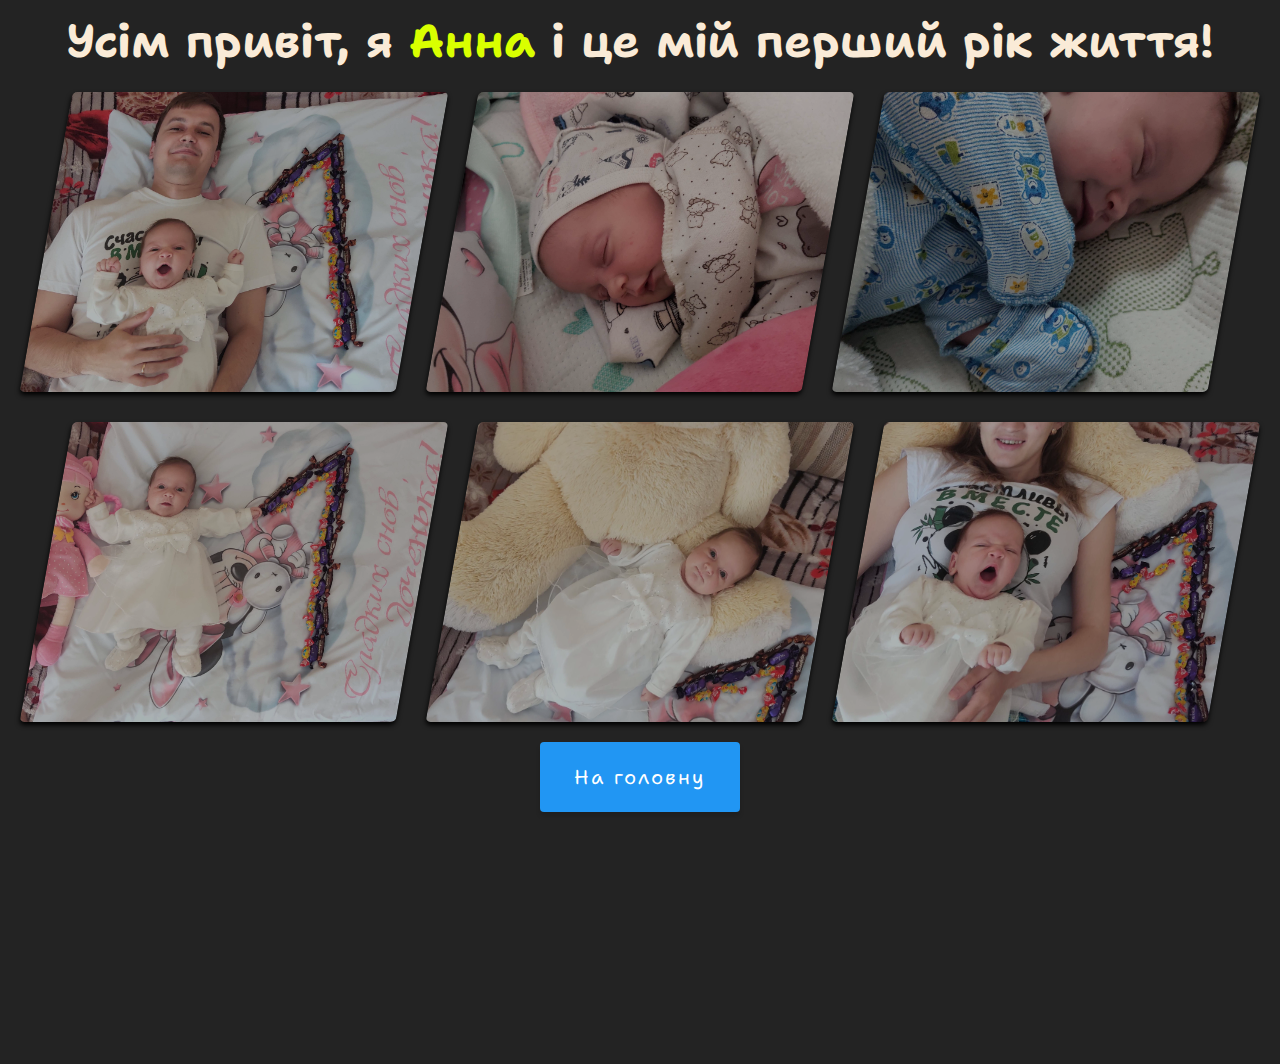
==== pages.html @ af2b165c "Initialize" ====
<!DOCTYPE html>
<html lang="en">
  <head>
    <meta charset="UTF-8" />
    <meta http-equiv="X-UA-Compatible" content="IE=edge" />
    <meta name="viewport" content="width=device-width, initial-scale=1.0" />
    <title>Anna Life</title>

    <link rel="preconnect" href="https://fonts.googleapis.com" />
    <link rel="preconnect" href="https://fonts.gstatic.com" crossorigin />
    <link rel="preconnect" href="https://fonts.googleapis.com" />
    <link rel="preconnect" href="https://fonts.gstatic.com" crossorigin />
    <link rel="preconnect" href="https://fonts.googleapis.com" />
    <link rel="preconnect" href="https://fonts.gstatic.com" crossorigin />
    <link
      href="https://fonts.googleapis.com/css2?family=Lilita+One&family=Lobster&family=Marck+Script&family=Pacifico&family=Shantell+Sans:wght@700&display=swap"
      rel="stylesheet"
    />
    <link rel="stylesheet" href="./css/simple-lightbox.css" />
    <link rel="stylesheet" href="./css/style-pages.css" />
  </head>
  <body>
    <div class="container">
      <section>
        <div class="title">
          <h1 class="title__text">
            Усім привіт, я <span>Анна</span> і це мій перший рік життя!
          </h1>
          <p class="title__description"></p>
        </div>
        <div class="gallery">
          <a class="tab" href="./img/1-1.jpg">
            <img class="tab__image" src="./img/1-1.jpg" alt="Перший місяць" />
          </a>
          <a class="tab" href="./img/1-2.jpg">
            <img class="tab__image" src="img/1-2.jpg" alt="Перший місяць" />
            <div class="description"></div>
          </a>
          <a class="tab" href="./img/1-3.jpg">
            <img class="tab__image" src="img/1-3.jpg" alt="Перший місяць" />
            <div class="description"></div>
          </a>
          <a class="tab" href="./img/1-4.jpg">
            <img class="tab__image" src="img/1-4.jpg" alt="Перший місяць" />
            <div class="description"></div>
          </a>
          <a class="tab" href="./img/1-5.jpg">
            <img class="tab__image" src="img/1-5.jpg" alt="Перший місяць" />
            <div class="description"></div>
          </a>
          <a class="tab" href="./img/1-6.jpg">
            <img class="tab__image" src="img/1-6.jpg" alt="Перший місяць" />
            <div class="description"></div>
          </a>
        </div>
        <div class="tlo"></div>
      </section>
      <button class="button">
        <a class="button__link" href="./index.html">На головну</a>
      </button>
    </div>
    <script src="./js/simple-lightbox.js"></script>
    <script src="./js/pages.js" type="module"></script>
  </body>
</html>
---- css/style-pages.css ----
* {
  margin: 0;
  padding: 0;
  box-sizing: border-box;
}
h1,
h2,
p {
  margin: 0;
  padding: 0;
}
body {
  background-color: #232323;
}
.container {
  padding: 0px 40px 0px 40px;
}
section {
  z-index: 2;
}
.gallery {
  display: flex;
  gap: 30px;
  justify-content: center;
  flex-wrap: wrap;
  width: 100%;
  margin: 0 auto;
  margin-top: 20px;
}
.tab {
  position: relative;
  height: 300px;
  width: calc(100% - 20px);
  border-radius: 5px;
  overflow: hidden;
  box-shadow: 0 3px 5px #000;
  z-index: 10;
  transform: skewX(-10deg);
  transition: transform 500ms ease-in-out;
}
.tab__image {
  height: 100%;
  width: 100%;
  object-fit: cover;
  z-index: 1;
}
h1 {
  font-family: "Shantell Sans", serif;
  font-style: 50px;
  margin-top: 10px;
  text-align: center;
  color: #fff;
}
.tab {
  cursor: pointer;
}
.description {
  position: absolute;
  top: 0;
  padding: 30px;
  width: 100%;
  height: 100%;
  display: flex;
  justify-content: flex-end;
  flex-direction: column;
  box-shadow: 0 -250px 150px -250px #000 inset, 0 -250px 150px -250px #000 inset;
  transform: translateY(100%);
  transition: transform 500ms ease-in-out;
}
.tab:hover .description {
  transform: translateY(0%);
}
.title__description {
  margin-top: 10px;
  font-family: "Lobster", sans-serif;
  color: #fff;
  font-size: 34px;
  text-align: center;
}
.tlo {
  width: 100%;
  height: 2896px;
  position: absolute;
  top: 0;
  left: 0;
  z-index: 1;
  overflow: hidden;
  pointer-events: none;
}
.tlo::before,
.tlo::after {
  content: "";
  display: block;
  width: 100%;
  height: 50%;

  transition: transform 500ms ease-in-out;
}
.tlo::before {
  background-color: rgb(9, 75, 255);
  transform: translateY(-150%);
}
.tlo::after {
  background-color: rgb(217, 255, 0);
  transform: translateY(150%);
}
.gallery:hover ~ .tlo::before,
.gallery:hover ~ .tlo::after {
  opacity: 1;
  transform: translateY(0);
}
.title {
  z-index: 3;
  position: relative;
}
.title__text {
  font-family: "Shantell Sans", serif;
  color: antiquewhite;
  font-size: 34px;
}
.title__text span {
  color: rgb(217, 255, 0);
}
.tab__image {
  position: absolute;
  top: 0;
  left: 0;
  width: 100%;
  height: 100%;
  object-fit: cover;
  transition: filter 500ms ease-in-out;

  filter: brightness(0.7);
}
.tab:hover .tab__image {
  filter: brightness(1);
}
.button {
  height: 70px;
  width: 200px;
  font-size: 20px;
  margin: 0 auto;
  margin-top: 20px;
  display: flex;
  justify-content: center;
  align-items: center;
  border: none;

  box-shadow: 0px 4px 4px rgba(0, 0, 0, 0.15);
  border-radius: 4px;
  background-color: #2196f3;
  transition-property: background-color;
  transition-duration: 250ms;
  transition-timing-function: cubic-bezier(0.4, 0, 0.2, 1);
}
.button:hover {
  background-color: #13a51f;
}
.button__link {
  font-family: "Shantell Sans";
  display: flex;
  width: 100%;
  height: 100%;
  justify-content: center;
  align-items: center;
  letter-spacing: 2px;
  text-decoration: none;
  color: rgb(255, 255, 255);
}
@media screen and (min-width: 320px) {
  .title__text {
    font-size: 38px;
  }
  .tlo {
    height: 2882px;
  }
  .title__description {
    font-size: 24px;
  }
}
@media screen and (min-width: 480px) {
  .title__text {
    font-size: 30px;
  }
  .tab {
    width: calc(100% - 20px);
  }
  .tlo {
    height: 2922px;
  }
}
@media screen and (min-width: 720px) {
  .title__text {
    font-size: 48px;
  }
  .tab {
    width: calc(50% - 20px);
  }
  .tlo {
    height: 1588px;
  }
}
@media screen and (min-width: 1000px) {
  .title__text {
    font-size: 36px;
  }
}
@media screen and (min-width: 1280px) {
  .tab {
    width: calc(33% - 20px);
  }
  .tlo {
    height: 1064px;
  }
  .title__text {
    font-size: 46px;
  }
  .title__description {
    font-size: 32px;
  }
}
@media screen and (min-width: 1600px) {
  .tab {
    width: calc(33% - 60px);
  }
  .tlo {
    height: 100vh;
  }
}
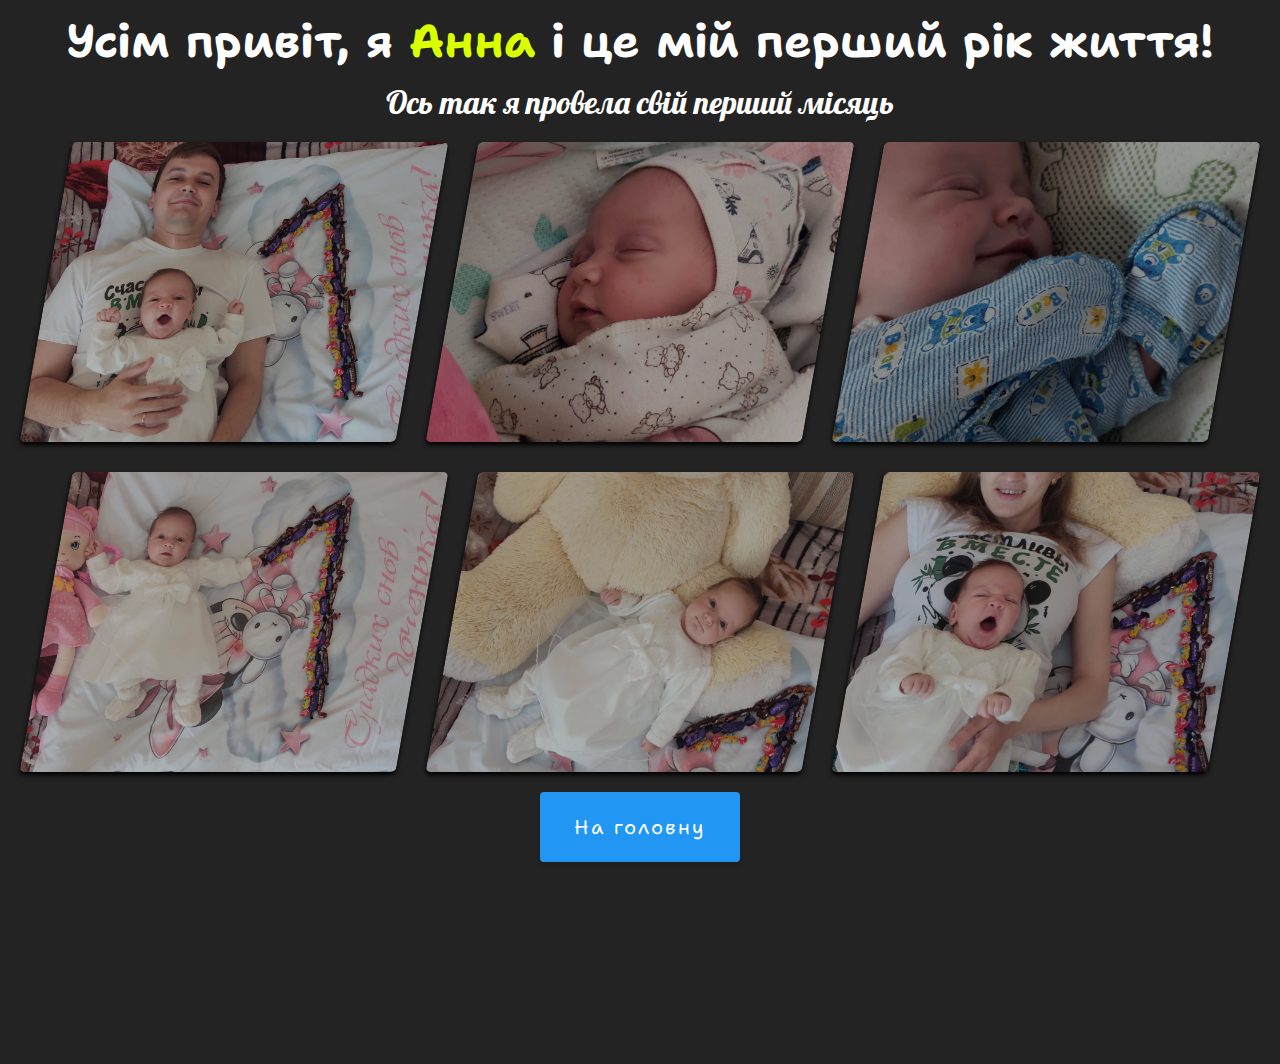
==== commit ff60e191: "Refactoring" ====
--- a/pages.html
+++ b/pages.html
@@ -22,35 +22,41 @@
   <body>
     <div class="container">
       <section>
-        <div class="title">
-          <h1 class="title__text">
-            Усім привіт, я <span>Анна</span> і це мій перший рік життя!
+        <div class="header">
+          <h1 class="header__title">
+            Усім привіт, я <span class="header__name">Анна</span> і це мій
+            перший рік життя!
           </h1>
-          <p class="title__description"></p>
+          <p class="header__description"></p>
         </div>
         <div class="gallery">
-          <a class="tab" href="./img/1-1.jpg">
-            <img class="tab__image" src="./img/1-1.jpg" alt="Перший місяць" />
+          <a class="gallery__item" href="./img/1-1.jpg">
+            <img
+              class="gallery__image"
+              src="./img/1-1.jpg"
+              alt="Перший місяць"
+            />
+            <div class="gallery__description"></div>
           </a>
-          <a class="tab" href="./img/1-2.jpg">
-            <img class="tab__image" src="img/1-2.jpg" alt="Перший місяць" />
-            <div class="description"></div>
+          <a class="gallery__item" href="./img/1-2.jpg">
+            <img class="gallery__image" src="img/1-2.jpg" alt="Перший місяць" />
+            <div class="gallery__description"></div>
           </a>
-          <a class="tab" href="./img/1-3.jpg">
-            <img class="tab__image" src="img/1-3.jpg" alt="Перший місяць" />
-            <div class="description"></div>
+          <a class="gallery__item" href="./img/1-3.jpg">
+            <img class="gallery__image" src="img/1-3.jpg" alt="Перший місяць" />
+            <div class="gallery__description"></div>
           </a>
-          <a class="tab" href="./img/1-4.jpg">
-            <img class="tab__image" src="img/1-4.jpg" alt="Перший місяць" />
-            <div class="description"></div>
+          <a class="gallery__item" href="./img/1-4.jpg">
+            <img class="gallery__image" src="img/1-4.jpg" alt="Перший місяць" />
+            <div class="gallery__description"></div>
           </a>
-          <a class="tab" href="./img/1-5.jpg">
-            <img class="tab__image" src="img/1-5.jpg" alt="Перший місяць" />
-            <div class="description"></div>
+          <a class="gallery__item" href="./img/1-5.jpg">
+            <img class="gallery__image" src="img/1-5.jpg" alt="Перший місяць" />
+            <div class="gallery__description"></div>
           </a>
-          <a class="tab" href="./img/1-6.jpg">
-            <img class="tab__image" src="img/1-6.jpg" alt="Перший місяць" />
-            <div class="description"></div>
+          <a class="gallery__item" href="./img/1-6.jpg">
+            <img class="gallery__image" src="img/1-6.jpg" alt="Перший місяць" />
+            <div class="gallery__description"></div>
           </a>
         </div>
         <div class="tlo"></div>
--- a/css/style-pages.css
+++ b/css/style-pages.css
@@ -3,21 +3,26 @@
   padding: 0;
   box-sizing: border-box;
 }
+
 h1,
 h2,
 p {
   margin: 0;
   padding: 0;
 }
+
 body {
   background-color: #232323;
 }
+
 .container {
   padding: 0px 40px 0px 40px;
 }
+
 section {
   z-index: 2;
 }
+
 .gallery {
   display: flex;
   gap: 30px;
@@ -27,7 +32,7 @@
   margin: 0 auto;
   margin-top: 20px;
 }
-.tab {
+.gallery__item {
   position: relative;
   height: 300px;
   width: calc(100% - 20px);
@@ -37,24 +42,20 @@
   z-index: 10;
   transform: skewX(-10deg);
   transition: transform 500ms ease-in-out;
-}
-.tab__image {
+  cursor: pointer;
+}
+.gallery__image {
+  position: absolute;
+  top: 0;
+  left: 0;
+  width: 100%;
   height: 100%;
-  width: 100%;
-  object-fit: cover;
-  z-index: 1;
-}
-h1 {
-  font-family: "Shantell Sans", serif;
-  font-style: 50px;
-  margin-top: 10px;
-  text-align: center;
-  color: #fff;
-}
-.tab {
-  cursor: pointer;
-}
-.description {
+  -o-object-fit: cover;
+     object-fit: cover;
+  transition: filter 500ms ease-in-out;
+  filter: brightness(0.7);
+}
+.gallery__description {
   position: absolute;
   top: 0;
   padding: 30px;
@@ -67,16 +68,36 @@
   transform: translateY(100%);
   transition: transform 500ms ease-in-out;
 }
-.tab:hover .description {
-  transform: translateY(0%);
-}
-.title__description {
+
+.header {
+  z-index: 3;
+  position: relative;
+}
+.header__title {
+  font-family: "Shantell Sans", serif;
+  font-size: 50px;
+  margin-top: 10px;
+  text-align: center;
+  color: #fff;
+}
+.header__description {
   margin-top: 10px;
   font-family: "Lobster", sans-serif;
   color: #fff;
   font-size: 34px;
   text-align: center;
 }
+.header__name {
+  color: rgb(217, 255, 0);
+}
+
+.gallery__item:hover .gallery__description {
+  transform: translateY(0%);
+}
+.gallery__item:hover .gallery__image {
+  filter: brightness(1);
+}
+
 .tlo {
   width: 100%;
   height: 2896px;
@@ -87,13 +108,11 @@
   overflow: hidden;
   pointer-events: none;
 }
-.tlo::before,
-.tlo::after {
+.tlo::before, .tlo::after {
   content: "";
   display: block;
   width: 100%;
   height: 50%;
-
   transition: transform 500ms ease-in-out;
 }
 .tlo::before {
@@ -104,37 +123,11 @@
   background-color: rgb(217, 255, 0);
   transform: translateY(150%);
 }
-.gallery:hover ~ .tlo::before,
-.gallery:hover ~ .tlo::after {
+.gallery:hover ~ .tlo::before, .gallery:hover ~ .tlo::after {
   opacity: 1;
   transform: translateY(0);
 }
-.title {
-  z-index: 3;
-  position: relative;
-}
-.title__text {
-  font-family: "Shantell Sans", serif;
-  color: antiquewhite;
-  font-size: 34px;
-}
-.title__text span {
-  color: rgb(217, 255, 0);
-}
-.tab__image {
-  position: absolute;
-  top: 0;
-  left: 0;
-  width: 100%;
-  height: 100%;
-  object-fit: cover;
-  transition: filter 500ms ease-in-out;
-
-  filter: brightness(0.7);
-}
-.tab:hover .tab__image {
-  filter: brightness(1);
-}
+
 .button {
   height: 70px;
   width: 200px;
@@ -145,7 +138,6 @@
   justify-content: center;
   align-items: center;
   border: none;
-
   box-shadow: 0px 4px 4px rgba(0, 0, 0, 0.15);
   border-radius: 4px;
   background-color: #2196f3;
@@ -167,22 +159,28 @@
   text-decoration: none;
   color: rgb(255, 255, 255);
 }
+
+@media screen and (max-width: 1279px) {
+  .gallery__image {
+    filter: brightness(1);
+  }
+}
 @media screen and (min-width: 320px) {
-  .title__text {
+  .header__title {
     font-size: 38px;
   }
   .tlo {
     height: 2882px;
   }
-  .title__description {
+  .header__description {
     font-size: 24px;
   }
 }
 @media screen and (min-width: 480px) {
-  .title__text {
+  .header__title {
     font-size: 30px;
   }
-  .tab {
+  .gallery__item {
     width: calc(100% - 20px);
   }
   .tlo {
@@ -190,10 +188,10 @@
   }
 }
 @media screen and (min-width: 720px) {
-  .title__text {
+  .header__title {
     font-size: 48px;
   }
-  .tab {
+  .gallery__item {
     width: calc(50% - 20px);
   }
   .tlo {
@@ -201,29 +199,29 @@
   }
 }
 @media screen and (min-width: 1000px) {
-  .title__text {
+  .header__title {
     font-size: 36px;
   }
 }
 @media screen and (min-width: 1280px) {
-  .tab {
+  .gallery__item {
     width: calc(33% - 20px);
   }
   .tlo {
     height: 1064px;
   }
-  .title__text {
+  .header__title {
     font-size: 46px;
   }
-  .title__description {
+  .header__description {
     font-size: 32px;
   }
 }
 @media screen and (min-width: 1600px) {
-  .tab {
+  .gallery__item {
     width: calc(33% - 60px);
   }
   .tlo {
     height: 100vh;
   }
-}
+}/*# sourceMappingURL=style-pages.css.map */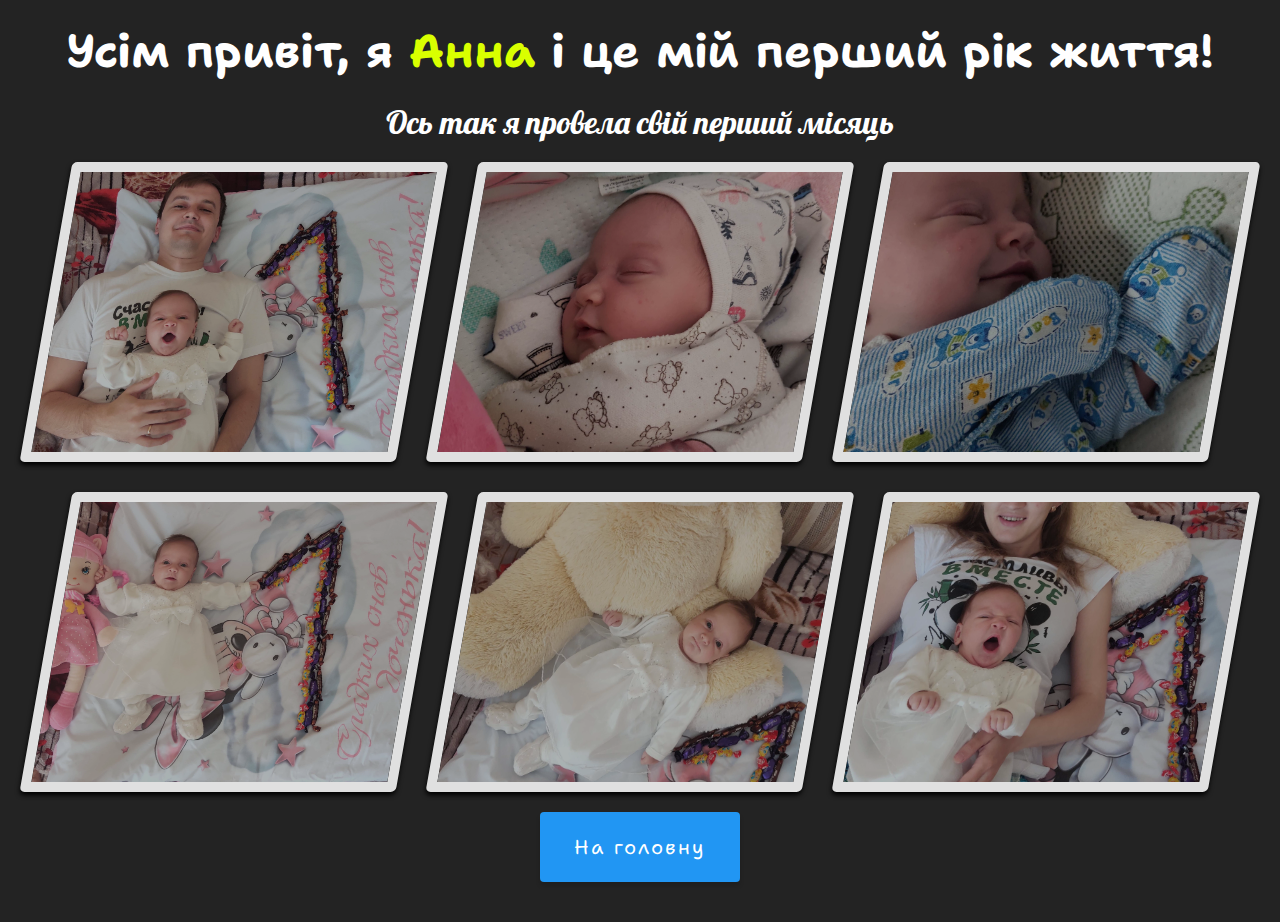
==== commit 84b471c2: "Fix background on hover" ====
--- a/pages.html
+++ b/pages.html
@@ -60,10 +60,10 @@
           </a>
         </div>
         <div class="tlo"></div>
+        <button class="button">
+          <a class="button__link" href="./index.html">На головну</a>
+        </button>
       </section>
-      <button class="button">
-        <a class="button__link" href="./index.html">На головну</a>
-      </button>
     </div>
     <script src="./js/simple-lightbox.js"></script>
     <script src="./js/pages.js" type="module"></script>
--- a/css/style-pages.css
+++ b/css/style-pages.css
@@ -16,7 +16,8 @@
 }
 
 .container {
-  padding: 0px 40px 0px 40px;
+  padding: 0px 40px 40px 40px;
+  position: relative;
 }
 
 section {
@@ -43,6 +44,7 @@
   transform: skewX(-10deg);
   transition: transform 500ms ease-in-out;
   cursor: pointer;
+  border: 10px solid #e0e0e0;
 }
 .gallery__image {
   position: absolute;
@@ -72,16 +74,16 @@
 .header {
   z-index: 3;
   position: relative;
+  padding-top: 20px;
 }
 .header__title {
   font-family: "Shantell Sans", serif;
   font-size: 50px;
-  margin-top: 10px;
   text-align: center;
   color: #fff;
 }
 .header__description {
-  margin-top: 10px;
+  margin-top: 20px;
   font-family: "Lobster", sans-serif;
   color: #fff;
   font-size: 34px;
@@ -100,7 +102,7 @@
 
 .tlo {
   width: 100%;
-  height: 2896px;
+  height: 100%;
   position: absolute;
   top: 0;
   left: 0;
@@ -169,9 +171,6 @@
   .header__title {
     font-size: 38px;
   }
-  .tlo {
-    height: 2882px;
-  }
   .header__description {
     font-size: 24px;
   }
@@ -183,9 +182,6 @@
   .gallery__item {
     width: calc(100% - 20px);
   }
-  .tlo {
-    height: 2922px;
-  }
 }
 @media screen and (min-width: 720px) {
   .header__title {
@@ -194,9 +190,6 @@
   .gallery__item {
     width: calc(50% - 20px);
   }
-  .tlo {
-    height: 1588px;
-  }
 }
 @media screen and (min-width: 1000px) {
   .header__title {
@@ -206,9 +199,6 @@
 @media screen and (min-width: 1280px) {
   .gallery__item {
     width: calc(33% - 20px);
-  }
-  .tlo {
-    height: 1064px;
   }
   .header__title {
     font-size: 46px;
@@ -221,7 +211,4 @@
   .gallery__item {
     width: calc(33% - 60px);
   }
-  .tlo {
-    height: 100vh;
-  }
 }/*# sourceMappingURL=style-pages.css.map */